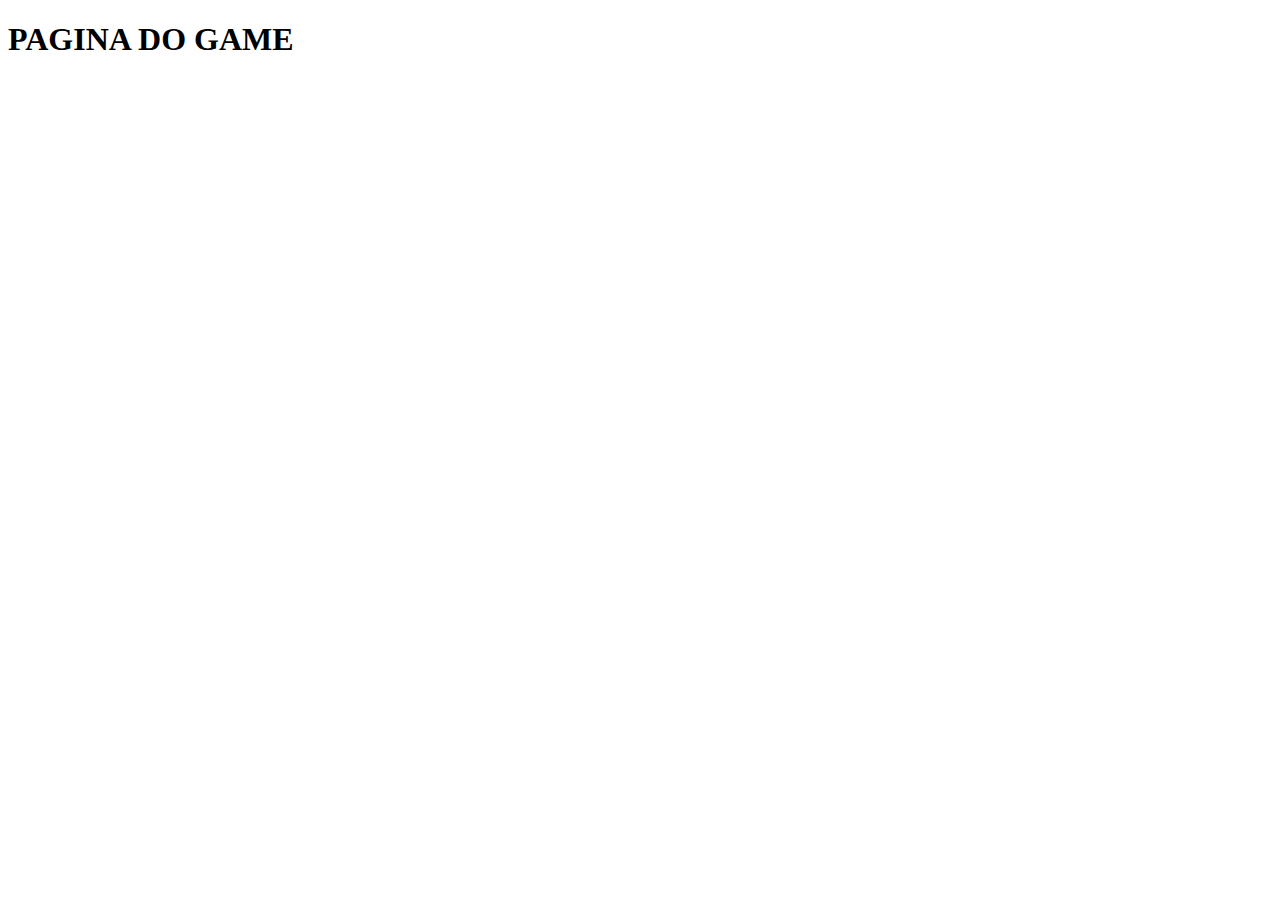
==== pages/game.html @ 5aeae03b "page login" ====
<!DOCTYPE html>
<html>
<head>
	<meta charset="utf-8">
	<meta name="viewport" content="width=device-width, initial-scale=1">
	<title>Memory Game</title>
</head>
<body>
	<h1>PAGINA DO GAME</h1>
</body>
</html>
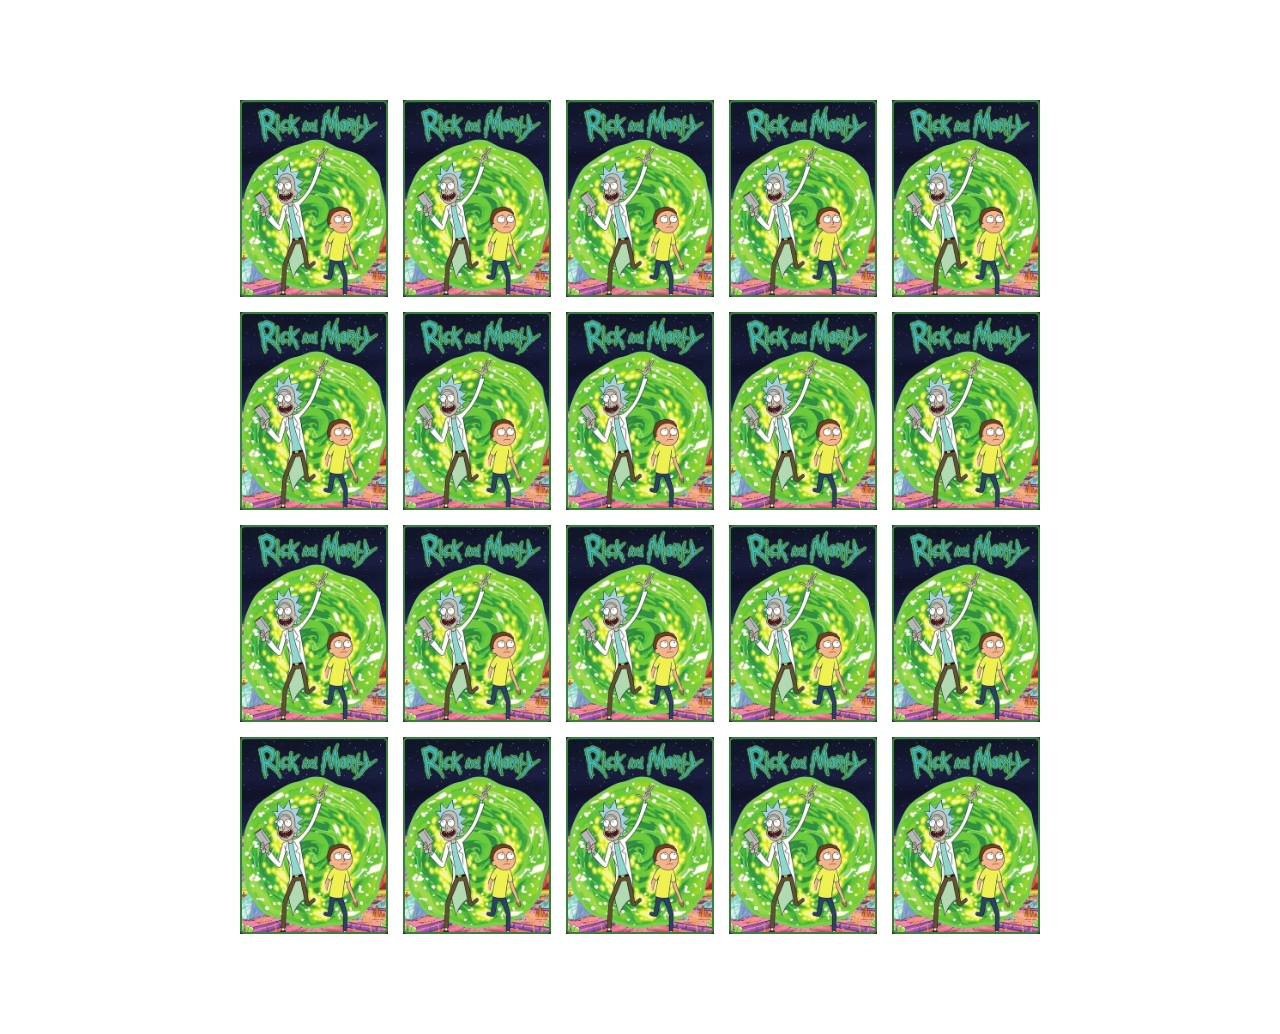
==== commit a165c10f: "duplicate cards and function click reveal" ====
--- a/pages/game.html
+++ b/pages/game.html
@@ -3,9 +3,15 @@
 <head>
 	<meta charset="utf-8">
 	<meta name="viewport" content="width=device-width, initial-scale=1">
+
+	<link rel="stylesheet" type="text/css" href="../css/style.css">
+	<link rel="stylesheet" type="text/css" href="../css/game.css">
+
+	<script defer src="../js/game.js"></script>
+
 	<title>Memory Game</title>
 </head>
 <body>
-	<h1>PAGINA DO GAME</h1>
+	<div class="grid"></div>
 </body>
 </html>--- a/css/style.css
+++ b/css/style.css
@@ -0,0 +1,11 @@
+@import url('https://fonts.googleapis.com/css2?family=Press+Start+2P&display=swap');
+
+
+* {
+	margin: 0;
+	padding: 0;
+	list-style: none;
+	box-sizing: border-box;
+	border: none;
+	font-family: 'Press Start 2P', cursive;
+}
--- a/css/game.css
+++ b/css/game.css
@@ -0,0 +1,37 @@
+.grid{
+	display: grid;
+	grid-template-columns: repeat(5, 1fr);
+	gap: 15px;
+	width: 100%;
+	max-width: 800px;
+	margin: 100px auto;
+}
+
+.card{
+	aspect-ratio: 3/4;
+	width: 100%;
+	background-color: #333;
+	position: relative;
+	transition: all 400ms ease;
+	transform-style: preserve-3d;
+}
+.face{
+	width: 100%;
+	height: 100%;
+	position: absolute;
+	background-size: cover;
+	background-position: center;
+	border: 2px solid #39813a;
+	border-radius: 5px;
+}
+.front{
+	transform: rotateY(180deg);
+}
+.back{
+	background-image: url('../images/back.png');
+	
+	backface-visibility: hidden;
+}
+.reveal-card{
+	transform: rotateY(180deg);
+}
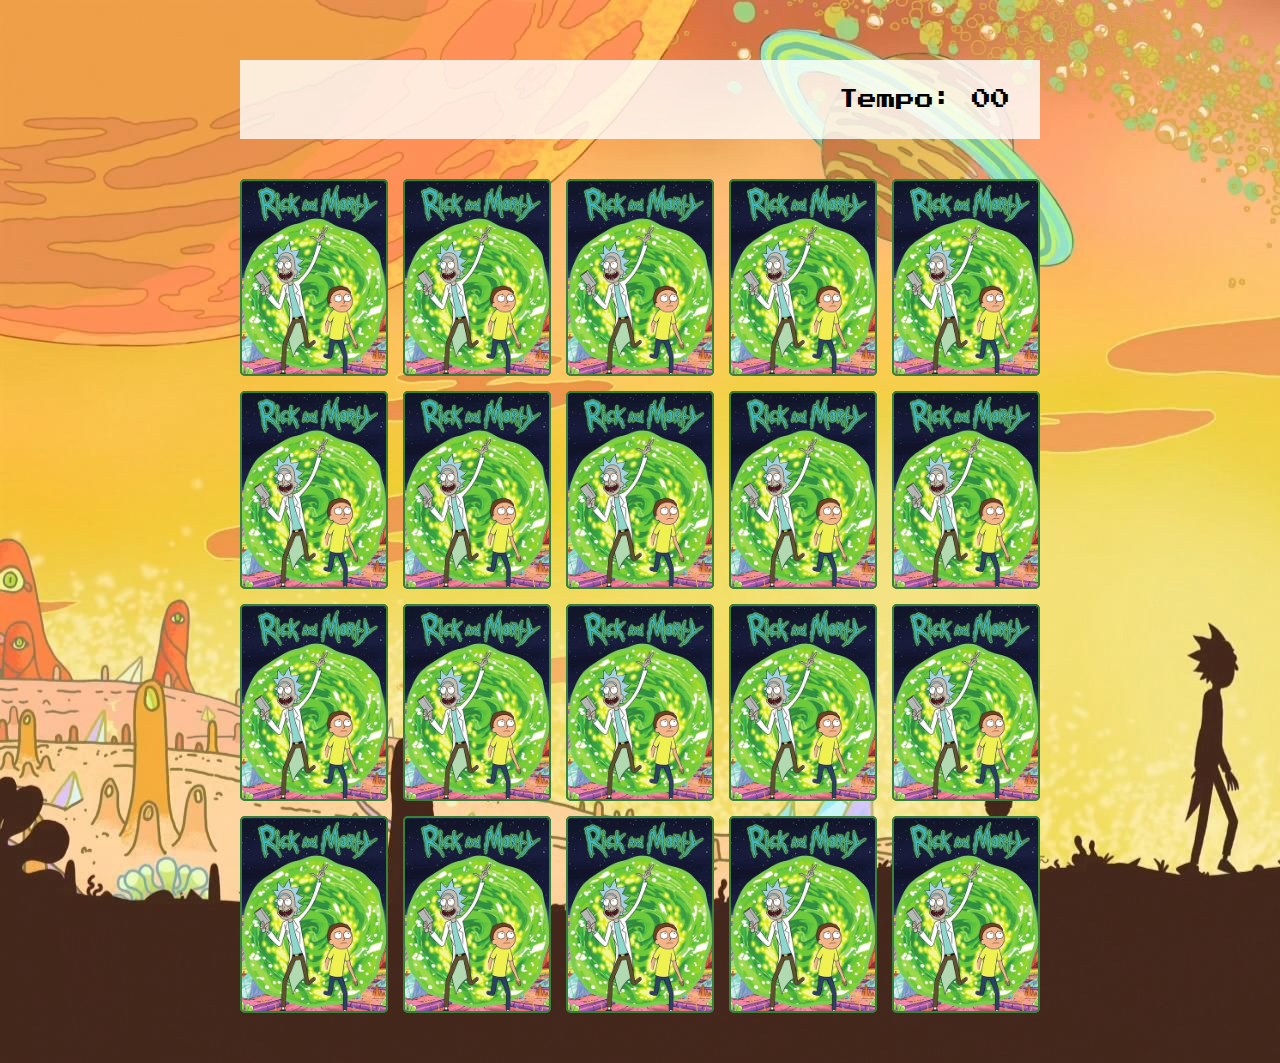
==== commit b7d3c806: "finish game" ====
--- a/pages/game.html
+++ b/pages/game.html
@@ -12,6 +12,14 @@
 	<title>Memory Game</title>
 </head>
 <body>
-	<div class="grid"></div>
+
+	<main>
+		<header>
+			<span class="player"></span>
+			<span>Tempo:<span class="timer"> 00</span></span>
+		</header>
+
+		<div class="grid"></div>
+	</main>
 </body>
 </html>--- a/css/game.css
+++ b/css/game.css
@@ -1,16 +1,39 @@
+main{
+ 	display: flex;
+ 	flex-direction: column;
+ 	width: 100%;
+ 	min-height: 100vh;
+ 	background-image: url('../images/bg.jpg');
+ 	align-items: center;
+ 	justify-content: center;
+ 	padding: 20px 20px 50px;
+}
+
+header{
+	margin: 40px 0;
+	display: flex;
+ 	flex-direction: row;
+ 	justify-content: space-between;
+ 	width: 100%;
+ 	padding: 30px;
+ 	background-color: rgba(255, 255, 255, 0.8);
+ 	font-size: 1.2em;
+ 	max-width: 800px;
+}
+
 .grid{
 	display: grid;
 	grid-template-columns: repeat(5, 1fr);
 	gap: 15px;
 	width: 100%;
 	max-width: 800px;
-	margin: 100px auto;
+	margin: 0 auto;
 }
 
 .card{
 	aspect-ratio: 3/4;
 	width: 100%;
-	background-color: #333;
+	background-color: transparent;
 	position: relative;
 	transition: all 400ms ease;
 	transform-style: preserve-3d;
@@ -23,6 +46,7 @@
 	background-position: center;
 	border: 2px solid #39813a;
 	border-radius: 5px;
+	transition: all 400ms ease;
 }
 .front{
 	transform: rotateY(180deg);
@@ -35,3 +59,7 @@
 .reveal-card{
 	transform: rotateY(180deg);
 }
+.disabled-card{
+ filter: saturate(0);
+ opacity: 0.8;
+}